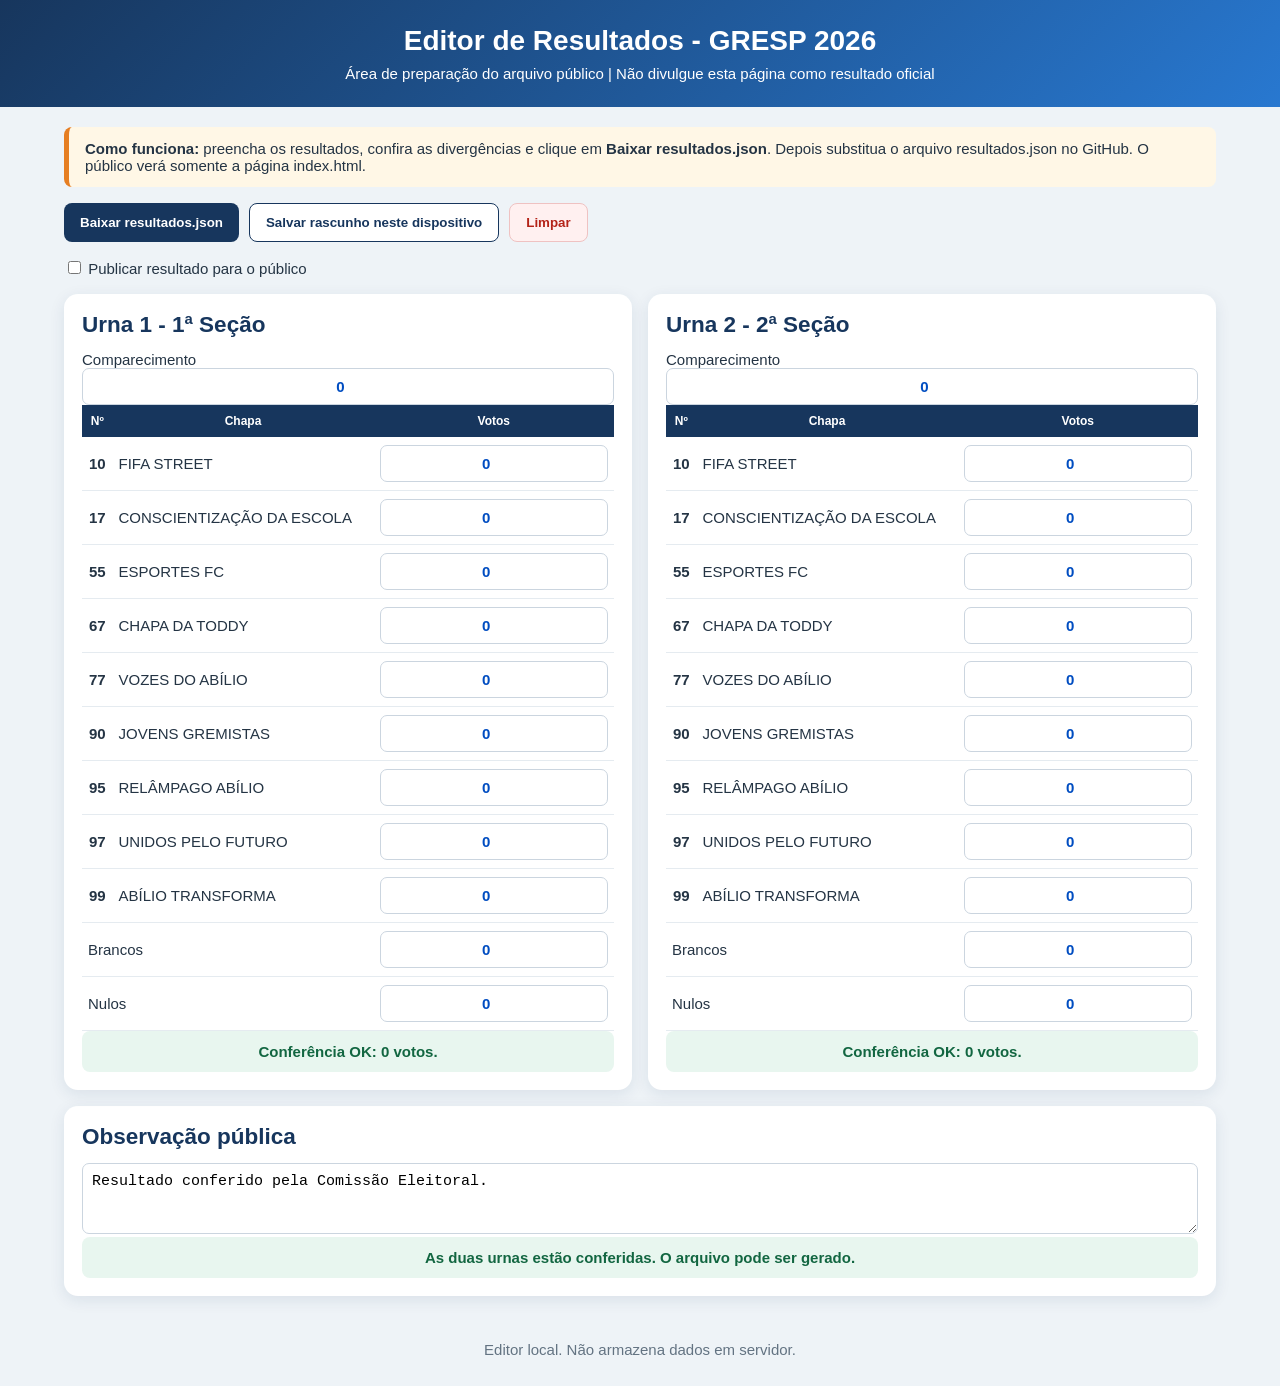
==== admin.html @ f8132a6b "Add files via upload" ====
<!doctype html>
<html lang="pt-BR"><head><meta charset="utf-8"><meta name="viewport" content="width=device-width,initial-scale=1"><title>Editor GRESP 2026</title><style>
:root{--azul:#17365d;--azul2:#2878d0;--verde:#18835a;--roxo:#7048a8;--laranja:#e67e22;--claro:#f3f6f8;--linha:#cbd5df;--vermelho:#b42318;--texto:#243444}
*{box-sizing:border-box}body{margin:0;background:#eef3f7;color:var(--texto);font:15px Arial,sans-serif}header{background:linear-gradient(135deg,var(--azul),var(--azul2));color:#fff;padding:25px 18px;text-align:center}header h1{margin:0;font-size:28px}header p{margin:8px 0 0}.wrap{max-width:1180px;margin:20px auto;padding:0 14px}.card{background:#fff;border-radius:14px;box-shadow:0 4px 16px #17365d18;padding:18px;margin-bottom:16px}.grid{display:grid;grid-template-columns:1fr 1fr;gap:16px}.card h2{margin:0 0 13px;color:var(--azul)}table{width:100%;border-collapse:collapse}th{background:var(--azul);color:#fff;padding:9px 6px;font-size:12px}td{border-bottom:1px solid #e5ebf0;padding:8px 6px}.num{text-align:center;font-weight:700}.total{font-weight:700;background:var(--claro)}.resumo-grid{display:grid;grid-template-columns:repeat(4,1fr);gap:10px}.kpi{background:var(--claro);padding:14px;border-radius:10px;text-align:center}.kpi b{display:block;font-size:22px;color:var(--azul)}.status{padding:12px;border-radius:8px;font-weight:700;text-align:center}.ok{background:#e8f6ef;color:#126641}.erro{background:#fdecec;color:var(--vermelho)}.aviso{background:#fff7e6;border-left:5px solid var(--laranja);padding:13px 16px;border-radius:8px;margin-bottom:16px}.champ{background:#e8f6ef!important;color:#126641;font-weight:700}footer{text-align:center;color:#637382;padding:25px}button{border:0;border-radius:8px;padding:11px 16px;font-weight:700;cursor:pointer}.primary{background:var(--azul);color:#fff}.secondary{background:#fff;color:var(--azul);border:1px solid var(--azul)}.danger{background:#fff0f0;color:var(--vermelho);border:1px solid #efc2c2}input,textarea{width:100%;border:1px solid var(--linha);border-radius:7px;padding:9px;font-size:15px}input[type=number]{text-align:center;color:#004dc1;font-weight:700}.acoes{display:flex;gap:10px;flex-wrap:wrap;margin:16px 0}.muted{color:#637382;font-size:13px}@media(max-width:800px){.grid{grid-template-columns:1fr}.resumo-grid{grid-template-columns:1fr 1fr}}@media print{body{background:#fff}.acoes,.aviso{display:none}.card{box-shadow:none;border:1px solid #aaa}.wrap{max-width:none}.grid{gap:8px}}
</style></head><body><header><h1>Editor de Resultados - GRESP 2026</h1><p>Área de preparação do arquivo público | Não divulgue esta página como resultado oficial</p></header><main class="wrap"><div class="aviso"><b>Como funciona:</b> preencha os resultados, confira as divergências e clique em <b>Baixar resultados.json</b>. Depois substitua o arquivo resultados.json no GitHub. O público verá somente a página index.html.</div><div class="acoes"><button class="primary" onclick="baixar()">Baixar resultados.json</button><button class="secondary" onclick="salvarLocal()">Salvar rascunho neste dispositivo</button><button class="danger" onclick="limpar()">Limpar</button></div><label><input id="publicado" type="checkbox" style="width:auto"> Publicar resultado para o público</label><br><br><div class="grid" id="urnas"></div><section class="card"><h2>Observação pública</h2><textarea id="observacao" rows="3">Resultado conferido pela Comissão Eleitoral.</textarea><div id="conferencia" class="status"></div></section></main><footer>Editor local. Não armazena dados em servidor.</footer><script>
const chapas=[{"numero": "10", "nome": "FIFA STREET"}, {"numero": "17", "nome": "CONSCIENTIZAÇÃO DA ESCOLA"}, {"numero": "55", "nome": "ESPORTES FC"}, {"numero": "67", "nome": "CHAPA DA TODDY"}, {"numero": "77", "nome": "VOZES DO ABÍLIO"}, {"numero": "90", "nome": "JOVENS GREMISTAS"}, {"numero": "95", "nome": "RELÂMPAGO ABÍLIO"}, {"numero": "97", "nome": "UNIDOS PELO FUTURO"}, {"numero": "99", "nome": "ABÍLIO TRANSFORMA"}];const urnas=[{id:1,nome:'Urna 1 - 1ª Seção',aptos:359},{id:2,nome:'Urna 2 - 2ª Seção',aptos:387}];const n=v=>Number(v)||0;
function montar(){document.getElementById('urnas').innerHTML=urnas.map(u=>`<section class="card"><h2>${u.nome}</h2><label>Comparecimento<input id="comparecimento${u.id}" type="number" min="0" max="${u.aptos}" value="0" oninput="calcular()"></label><br><table><thead><tr><th>Nº</th><th>Chapa</th><th>Votos</th></tr></thead><tbody>${chapas.map(c=>`<tr><td class="num">${c.numero}</td><td>${c.nome}</td><td><input id="u${u.id}c${c.numero}" type="number" min="0" value="0" oninput="calcular()"></td></tr>`).join('')}<tr><td colspan="2">Brancos</td><td><input id="brancos${u.id}" type="number" min="0" value="0" oninput="calcular()"></td></tr><tr><td colspan="2">Nulos</td><td><input id="nulos${u.id}" type="number" min="0" value="0" oninput="calcular()"></td></tr></tbody></table><div id="status${u.id}" class="status"></div></section>`).join('');carregarLocal();calcular()}
function dados(){let d={publicado:document.getElementById('publicado').checked,atualizadoEm:new Date().toLocaleString('pt-BR'),observacao:document.getElementById('observacao').value,urna1:{aptos:359,comparecimento:n(document.getElementById('comparecimento1').value),brancos:n(document.getElementById('brancos1').value),nulos:n(document.getElementById('nulos1').value),votos:{}},urna2:{aptos:387,comparecimento:n(document.getElementById('comparecimento2').value),brancos:n(document.getElementById('brancos2').value),nulos:n(document.getElementById('nulos2').value),votos:{}}};chapas.forEach(c=>{d.urna1.votos[c.numero]=n(document.getElementById('u1c'+c.numero).value);d.urna2.votos[c.numero]=n(document.getElementById('u2c'+c.numero).value)});return d}
function calcular(){let d=dados(),ok=true;[d.urna1,d.urna2].forEach((u,i)=>{let total=Object.values(u.votos).reduce((a,b)=>a+b,0)+u.brancos+u.nulos,st=document.getElementById('status'+(i+1));if(total===u.comparecimento){st.className='status ok';st.textContent='Conferência OK: '+total+' votos.'}else{ok=false;st.className='status erro';st.textContent='Divergência: comparecimento '+u.comparecimento+', votos '+total+', diferença '+(u.comparecimento-total)+'.'}});let c=document.getElementById('conferencia');c.className='status '+(ok?'ok':'erro');c.textContent=ok?'As duas urnas estão conferidas. O arquivo pode ser gerado.':'Corrija as divergências antes de publicar.';return ok}
function baixar(){if(!calcular()&&!confirm('Há divergências. Deseja baixar mesmo assim?'))return;let blob=new Blob([JSON.stringify(dados(),null,2)],{type:'application/json'}),a=document.createElement('a');a.href=URL.createObjectURL(blob);a.download='resultados.json';a.click();URL.revokeObjectURL(a.href)}function salvarLocal(){localStorage.setItem('gresp_editor_2026',JSON.stringify(dados()));alert('Rascunho salvo neste navegador.')}function carregarLocal(){let d=JSON.parse(localStorage.getItem('gresp_editor_2026')||'null');if(!d)return;document.getElementById('publicado').checked=!!d.publicado;document.getElementById('observacao').value=d.observacao||'';[1,2].forEach(i=>{let u=d['urna'+i];document.getElementById('comparecimento'+i).value=u.comparecimento;document.getElementById('brancos'+i).value=u.brancos;document.getElementById('nulos'+i).value=u.nulos;chapas.forEach(c=>document.getElementById('u'+i+'c'+c.numero).value=u.votos[c.numero]||0)})}function limpar(){if(confirm('Apagar o rascunho deste navegador?')){localStorage.removeItem('gresp_editor_2026');location.reload()}}montar();
</script></body></html>
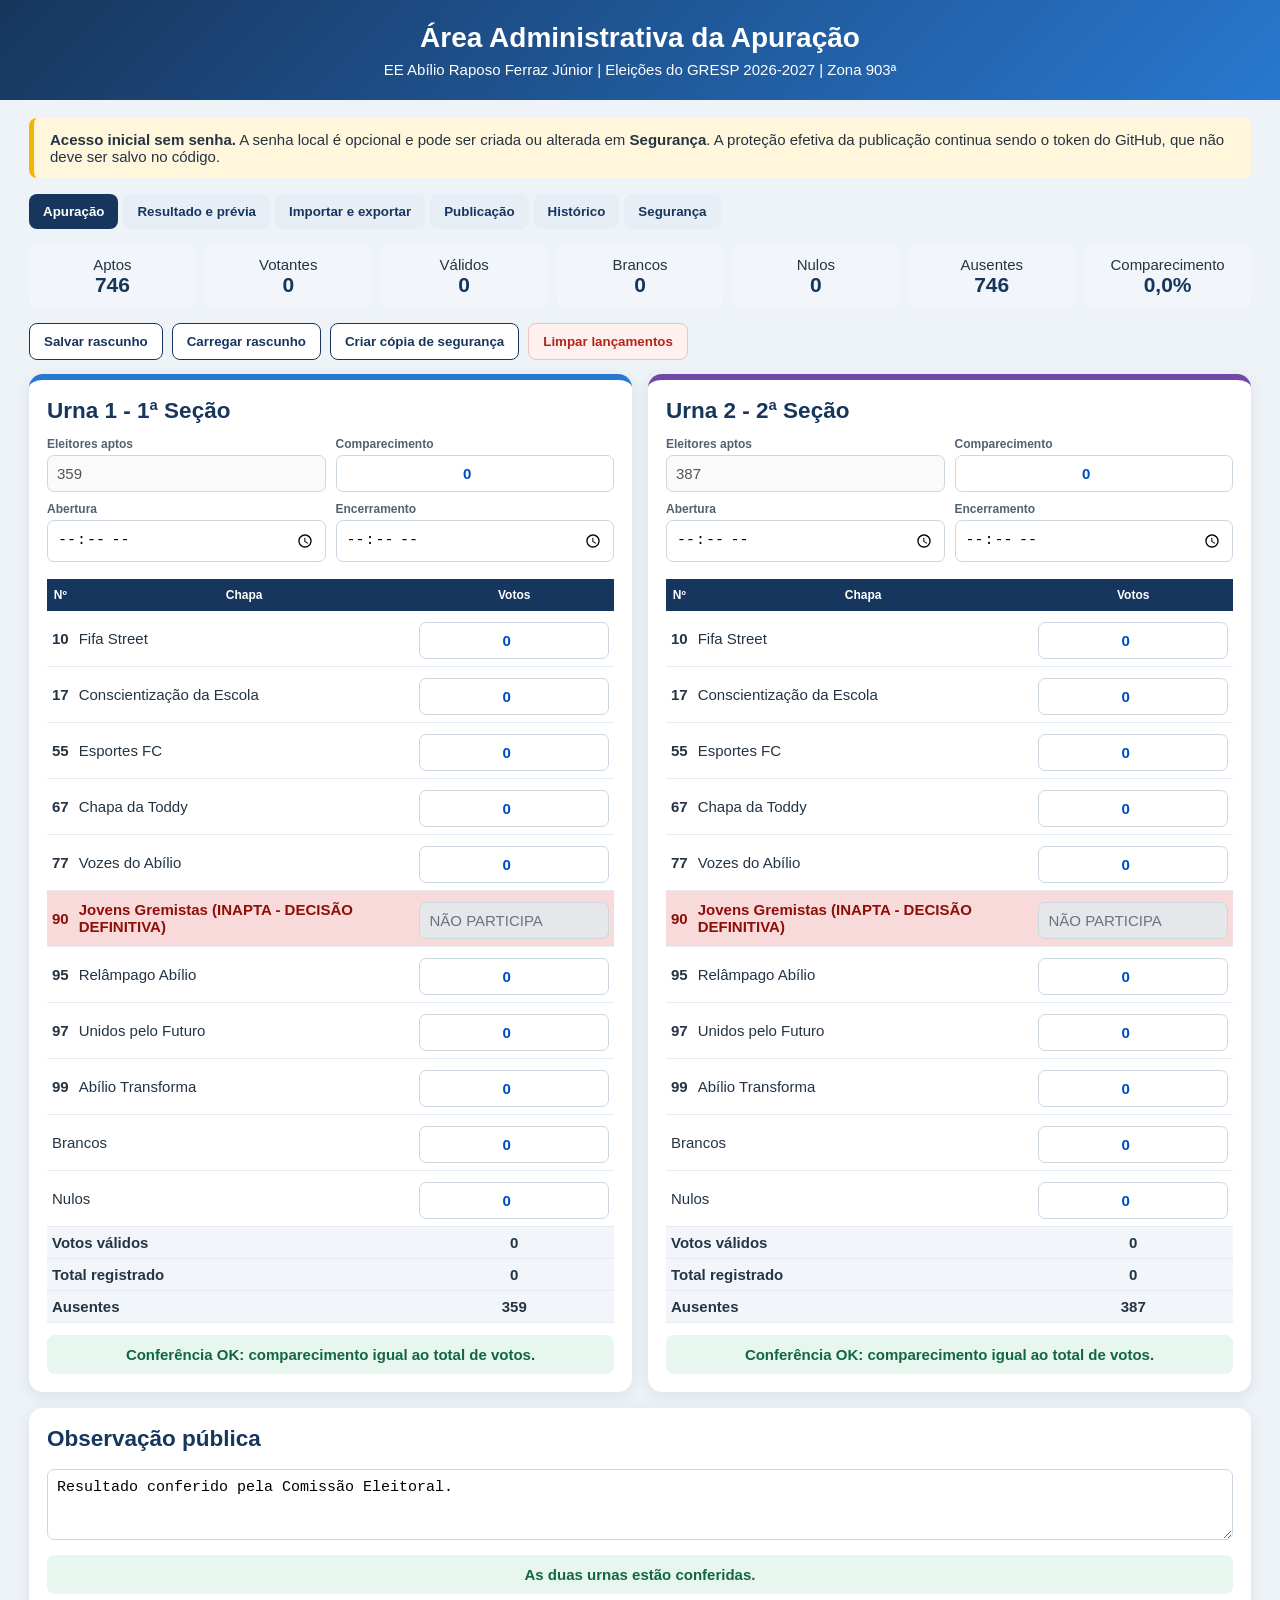
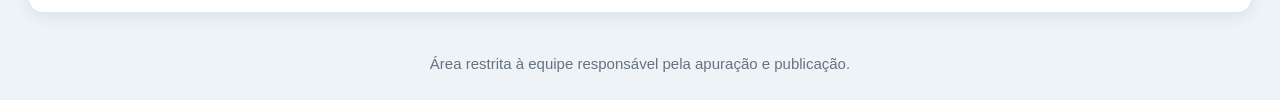
==== commit 397dbfb5: "Add files via upload" ====
--- a/admin.html
+++ b/admin.html
@@ -1,11 +1,59 @@
 <!doctype html>
-<html lang="pt-BR"><head><meta charset="utf-8"><meta name="viewport" content="width=device-width,initial-scale=1"><title>Editor GRESP 2026</title><style>
-:root{--azul:#17365d;--azul2:#2878d0;--verde:#18835a;--roxo:#7048a8;--laranja:#e67e22;--claro:#f3f6f8;--linha:#cbd5df;--vermelho:#b42318;--texto:#243444}
-*{box-sizing:border-box}body{margin:0;background:#eef3f7;color:var(--texto);font:15px Arial,sans-serif}header{background:linear-gradient(135deg,var(--azul),var(--azul2));color:#fff;padding:25px 18px;text-align:center}header h1{margin:0;font-size:28px}header p{margin:8px 0 0}.wrap{max-width:1180px;margin:20px auto;padding:0 14px}.card{background:#fff;border-radius:14px;box-shadow:0 4px 16px #17365d18;padding:18px;margin-bottom:16px}.grid{display:grid;grid-template-columns:1fr 1fr;gap:16px}.card h2{margin:0 0 13px;color:var(--azul)}table{width:100%;border-collapse:collapse}th{background:var(--azul);color:#fff;padding:9px 6px;font-size:12px}td{border-bottom:1px solid #e5ebf0;padding:8px 6px}.num{text-align:center;font-weight:700}.total{font-weight:700;background:var(--claro)}.resumo-grid{display:grid;grid-template-columns:repeat(4,1fr);gap:10px}.kpi{background:var(--claro);padding:14px;border-radius:10px;text-align:center}.kpi b{display:block;font-size:22px;color:var(--azul)}.status{padding:12px;border-radius:8px;font-weight:700;text-align:center}.ok{background:#e8f6ef;color:#126641}.erro{background:#fdecec;color:var(--vermelho)}.aviso{background:#fff7e6;border-left:5px solid var(--laranja);padding:13px 16px;border-radius:8px;margin-bottom:16px}.champ{background:#e8f6ef!important;color:#126641;font-weight:700}footer{text-align:center;color:#637382;padding:25px}button{border:0;border-radius:8px;padding:11px 16px;font-weight:700;cursor:pointer}.primary{background:var(--azul);color:#fff}.secondary{background:#fff;color:var(--azul);border:1px solid var(--azul)}.danger{background:#fff0f0;color:var(--vermelho);border:1px solid #efc2c2}input,textarea{width:100%;border:1px solid var(--linha);border-radius:7px;padding:9px;font-size:15px}input[type=number]{text-align:center;color:#004dc1;font-weight:700}.acoes{display:flex;gap:10px;flex-wrap:wrap;margin:16px 0}.muted{color:#637382;font-size:13px}@media(max-width:800px){.grid{grid-template-columns:1fr}.resumo-grid{grid-template-columns:1fr 1fr}}@media print{body{background:#fff}.acoes,.aviso{display:none}.card{box-shadow:none;border:1px solid #aaa}.wrap{max-width:none}.grid{gap:8px}}
-</style></head><body><header><h1>Editor de Resultados - GRESP 2026</h1><p>Área de preparação do arquivo público | Não divulgue esta página como resultado oficial</p></header><main class="wrap"><div class="aviso"><b>Como funciona:</b> preencha os resultados, confira as divergências e clique em <b>Baixar resultados.json</b>. Depois substitua o arquivo resultados.json no GitHub. O público verá somente a página index.html.</div><div class="acoes"><button class="primary" onclick="baixar()">Baixar resultados.json</button><button class="secondary" onclick="salvarLocal()">Salvar rascunho neste dispositivo</button><button class="danger" onclick="limpar()">Limpar</button></div><label><input id="publicado" type="checkbox" style="width:auto"> Publicar resultado para o público</label><br><br><div class="grid" id="urnas"></div><section class="card"><h2>Observação pública</h2><textarea id="observacao" rows="3">Resultado conferido pela Comissão Eleitoral.</textarea><div id="conferencia" class="status"></div></section></main><footer>Editor local. Não armazena dados em servidor.</footer><script>
-const chapas=[{"numero": "10", "nome": "FIFA STREET"}, {"numero": "17", "nome": "CONSCIENTIZAÇÃO DA ESCOLA"}, {"numero": "55", "nome": "ESPORTES FC"}, {"numero": "67", "nome": "CHAPA DA TODDY"}, {"numero": "77", "nome": "VOZES DO ABÍLIO"}, {"numero": "90", "nome": "JOVENS GREMISTAS"}, {"numero": "95", "nome": "RELÂMPAGO ABÍLIO"}, {"numero": "97", "nome": "UNIDOS PELO FUTURO"}, {"numero": "99", "nome": "ABÍLIO TRANSFORMA"}];const urnas=[{id:1,nome:'Urna 1 - 1ª Seção',aptos:359},{id:2,nome:'Urna 2 - 2ª Seção',aptos:387}];const n=v=>Number(v)||0;
-function montar(){document.getElementById('urnas').innerHTML=urnas.map(u=>`<section class="card"><h2>${u.nome}</h2><label>Comparecimento<input id="comparecimento${u.id}" type="number" min="0" max="${u.aptos}" value="0" oninput="calcular()"></label><br><table><thead><tr><th>Nº</th><th>Chapa</th><th>Votos</th></tr></thead><tbody>${chapas.map(c=>`<tr><td class="num">${c.numero}</td><td>${c.nome}</td><td><input id="u${u.id}c${c.numero}" type="number" min="0" value="0" oninput="calcular()"></td></tr>`).join('')}<tr><td colspan="2">Brancos</td><td><input id="brancos${u.id}" type="number" min="0" value="0" oninput="calcular()"></td></tr><tr><td colspan="2">Nulos</td><td><input id="nulos${u.id}" type="number" min="0" value="0" oninput="calcular()"></td></tr></tbody></table><div id="status${u.id}" class="status"></div></section>`).join('');carregarLocal();calcular()}
-function dados(){let d={publicado:document.getElementById('publicado').checked,atualizadoEm:new Date().toLocaleString('pt-BR'),observacao:document.getElementById('observacao').value,urna1:{aptos:359,comparecimento:n(document.getElementById('comparecimento1').value),brancos:n(document.getElementById('brancos1').value),nulos:n(document.getElementById('nulos1').value),votos:{}},urna2:{aptos:387,comparecimento:n(document.getElementById('comparecimento2').value),brancos:n(document.getElementById('brancos2').value),nulos:n(document.getElementById('nulos2').value),votos:{}}};chapas.forEach(c=>{d.urna1.votos[c.numero]=n(document.getElementById('u1c'+c.numero).value);d.urna2.votos[c.numero]=n(document.getElementById('u2c'+c.numero).value)});return d}
-function calcular(){let d=dados(),ok=true;[d.urna1,d.urna2].forEach((u,i)=>{let total=Object.values(u.votos).reduce((a,b)=>a+b,0)+u.brancos+u.nulos,st=document.getElementById('status'+(i+1));if(total===u.comparecimento){st.className='status ok';st.textContent='Conferência OK: '+total+' votos.'}else{ok=false;st.className='status erro';st.textContent='Divergência: comparecimento '+u.comparecimento+', votos '+total+', diferença '+(u.comparecimento-total)+'.'}});let c=document.getElementById('conferencia');c.className='status '+(ok?'ok':'erro');c.textContent=ok?'As duas urnas estão conferidas. O arquivo pode ser gerado.':'Corrija as divergências antes de publicar.';return ok}
-function baixar(){if(!calcular()&&!confirm('Há divergências. Deseja baixar mesmo assim?'))return;let blob=new Blob([JSON.stringify(dados(),null,2)],{type:'application/json'}),a=document.createElement('a');a.href=URL.createObjectURL(blob);a.download='resultados.json';a.click();URL.revokeObjectURL(a.href)}function salvarLocal(){localStorage.setItem('gresp_editor_2026',JSON.stringify(dados()));alert('Rascunho salvo neste navegador.')}function carregarLocal(){let d=JSON.parse(localStorage.getItem('gresp_editor_2026')||'null');if(!d)return;document.getElementById('publicado').checked=!!d.publicado;document.getElementById('observacao').value=d.observacao||'';[1,2].forEach(i=>{let u=d['urna'+i];document.getElementById('comparecimento'+i).value=u.comparecimento;document.getElementById('brancos'+i).value=u.brancos;document.getElementById('nulos'+i).value=u.nulos;chapas.forEach(c=>document.getElementById('u'+i+'c'+c.numero).value=u.votos[c.numero]||0)})}function limpar(){if(confirm('Apagar o rascunho deste navegador?')){localStorage.removeItem('gresp_editor_2026');location.reload()}}montar();
+<html lang="pt-BR">
+<head>
+<meta charset="utf-8">
+<meta name="viewport" content="width=device-width,initial-scale=1">
+<meta name="theme-color" content="#17365d">
+<title>Administração da Apuração - GRESP 2026</title>
+<style>
+:root{--azul:#17365d;--azul2:#2878d0;--verde:#178357;--roxo:#7048a8;--amarelo:#f5b400;--vermelho:#b42318;--claro:#f2f6fa;--linha:#ccd7e2;--texto:#243444}*{box-sizing:border-box}body{margin:0;background:#eef3f7;color:var(--texto);font:15px Arial,sans-serif}header{background:linear-gradient(135deg,var(--azul),var(--azul2));color:#fff;padding:22px 16px;text-align:center}header h1{margin:0;font-size:28px}header p{margin:7px 0 0}.wrap{max-width:1250px;margin:18px auto;padding:0 14px}.card{background:#fff;border-radius:14px;box-shadow:0 4px 16px #17365d18;padding:18px;margin-bottom:16px}.grid{display:grid;grid-template-columns:1fr 1fr;gap:16px}.info{display:grid;grid-template-columns:repeat(7,1fr);gap:9px}.kpi{background:var(--claro);padding:12px 8px;border-radius:10px;text-align:center}.kpi b{display:block;font-size:21px;color:var(--azul)}h2{margin:0 0 13px;color:var(--azul)}.meta,.login-grid{display:grid;grid-template-columns:1fr 1fr;gap:10px}label{display:block;font-weight:700;font-size:12px;color:#526273}input,textarea,select{width:100%;border:1px solid var(--linha);border-radius:7px;padding:9px;margin-top:4px;font-size:15px}input[type=number]{text-align:center;color:#004dc1;font-weight:700}input[type=checkbox]{width:auto;margin-right:6px}table{width:100%;border-collapse:collapse}th{background:var(--azul);color:#fff;padding:9px 6px;font-size:12px}td{border-bottom:1px solid #e5ebf0;padding:7px 5px}.num{text-align:center;font-weight:700}.total{font-weight:700;background:var(--claro)}.inapta{background:#f9dada;color:#8c1008;font-weight:700}.bloqueado{background:#e5e7eb!important;color:#6b7280!important}.status{padding:11px;border-radius:8px;margin-top:12px;font-weight:700;text-align:center}.ok{background:#e7f6ee;color:#126641}.erro{background:#fdecec;color:var(--vermelho)}.aviso{background:#fff6dc;border-left:5px solid var(--amarelo);padding:13px 16px;border-radius:8px;margin-bottom:16px}.acoes{display:flex;gap:9px;flex-wrap:wrap;margin:14px 0}button,.btn{border:0;border-radius:8px;padding:10px 14px;font-weight:700;cursor:pointer;text-decoration:none}.primary{background:var(--azul);color:#fff}.success{background:var(--verde);color:#fff}.secondary{background:#fff;color:var(--azul);border:1px solid var(--azul)}.warning{background:var(--amarelo);color:#172b4d}.danger{background:#fff0f0;color:var(--vermelho);border:1px solid #efc2c2}.muted{font-size:13px;color:#657483}.tabs{display:flex;gap:5px;flex-wrap:wrap;margin-bottom:15px}.tab{background:#e7eef6;color:var(--azul)}.tab.active{background:var(--azul);color:#fff}.tab-panel{display:none}.tab-panel.active{display:block}.audit{max-height:260px;overflow:auto;font:13px monospace;background:#f7f9fb;padding:12px;border-radius:8px}.modal{display:none;position:fixed;inset:0;background:#0008;z-index:20;align-items:center;justify-content:center;padding:15px}.modal.show{display:flex}.modal-box{background:#fff;border-radius:14px;padding:20px;width:min(520px,100%);max-height:90vh;overflow:auto}footer{text-align:center;color:#637382;padding:25px}@media(max-width:950px){.info{grid-template-columns:repeat(4,1fr)}}@media(max-width:800px){.grid,.meta,.login-grid{grid-template-columns:1fr}.info{grid-template-columns:1fr 1fr}header h1{font-size:23px}}@media print{body{background:#fff}.acoes,.tabs,#tab-config,#tab-seguranca,.aviso{display:none!important}.card{box-shadow:none;border:1px solid #aaa}.wrap{max-width:none}}
+</style>
+</head>
+<body>
+<header><h1>Área Administrativa da Apuração</h1><p>EE Abílio Raposo Ferraz Júnior | Eleições do GRESP 2026-2027 | Zona 903ª</p></header>
+<main class="wrap">
+<div class="aviso"><b>Acesso inicial sem senha.</b> A senha local é opcional e pode ser criada ou alterada em <b>Segurança</b>. A proteção efetiva da publicação continua sendo o token do GitHub, que não deve ser salvo no código.</div>
+<div class="tabs"><button class="tab active" data-tab="apuracao">Apuração</button><button class="tab" data-tab="resultado">Resultado e prévia</button><button class="tab" data-tab="arquivos">Importar e exportar</button><button class="tab" data-tab="publicacao">Publicação</button><button class="tab" data-tab="historico">Histórico</button><button class="tab" data-tab="seguranca">Segurança</button></div>
+
+<section id="tab-apuracao" class="tab-panel active">
+<div class="info"><div class="kpi">Aptos<b>746</b></div><div class="kpi">Votantes<b id="kVotantes">0</b></div><div class="kpi">Válidos<b id="kValidos">0</b></div><div class="kpi">Brancos<b id="kBrancos">0</b></div><div class="kpi">Nulos<b id="kNulos">0</b></div><div class="kpi">Ausentes<b id="kAusentes">746</b></div><div class="kpi">Comparecimento<b id="kPct">0,0%</b></div></div>
+<div class="acoes"><button class="secondary" onclick="salvarRascunho()">Salvar rascunho</button><button class="secondary" onclick="carregarRascunho()">Carregar rascunho</button><button class="secondary" onclick="criarSnapshot()">Criar cópia de segurança</button><button class="danger" onclick="limparCampos()">Limpar lançamentos</button></div>
+<div class="grid" id="urnas"></div>
+<section class="card"><h2>Observação pública</h2><textarea id="observacao" rows="3">Resultado conferido pela Comissão Eleitoral.</textarea><div id="conferenciaGeral" class="status"></div></section>
+</section>
+
+<section id="tab-resultado" class="tab-panel"><section class="card"><h2>Prévia da classificação</h2><div class="acoes"><button class="secondary" onclick="atualizarPrevia()">Atualizar prévia</button><button class="secondary" onclick="window.print()">Imprimir / Salvar PDF</button></div><table><thead><tr><th>Class.</th><th>Nº</th><th>Chapa</th><th>Urna 1</th><th>Urna 2</th><th>Total</th><th>% válidos</th></tr></thead><tbody id="ranking"></tbody></table><div id="vencedora" class="status"></div></section></section>
+
+<section id="tab-arquivos" class="tab-panel"><section class="card"><h2>Importação, exportação e backup</h2><div class="acoes"><button class="secondary" onclick="baixarJSON()">Baixar resultados.json</button><button class="secondary" onclick="baixarBackupCompleto()">Baixar backup completo</button><button class="secondary" onclick="document.getElementById('importFile').click()">Importar JSON</button><input id="importFile" type="file" accept=".json,application/json" style="display:none" onchange="importarJSON(event)"></div><p class="muted">A importação preenche os campos, mas não publica automaticamente. Confira os valores antes de publicar.</p></section></section>
+
+<section id="tab-publicacao" class="tab-panel"><section class="card"><h2>Conexão com o GitHub</h2><div class="login-grid"><label>Usuário<input id="owner" value="joelciojunior-maker"></label><label>Repositório<input id="repo" value="gresp-2026"></label><label>Branch<input id="branch" value="main"></label><label>Token Fine-grained<input id="token" type="password" autocomplete="off" placeholder="github_pat_..."></label></div><div class="acoes"><button class="primary" onclick="conectar()">Conectar e carregar</button><button class="success" onclick="publicar(true)">Publicar resultado</button><button class="warning" onclick="publicar(false)">Retirar publicação</button><a class="btn secondary" href="./" target="_blank">Abrir página pública</a><button class="danger" onclick="desconectar()">Limpar token</button></div><div id="conexao" class="status">Ainda não conectado.</div></section><section class="card"><h2>Controle da publicação</h2><label style="font-size:15px"><input id="publicado" type="checkbox"> Resultado autorizado para visualização pública</label><p class="muted">O botão “Publicar resultado” marca esta opção automaticamente. “Retirar publicação” mantém os dados, mas volta a mostrar ao público que o resultado ainda não foi publicado.</p></section></section>
+
+<section id="tab-historico" class="tab-panel"><section class="card"><h2>Histórico e auditoria local</h2><div class="acoes"><button class="secondary" onclick="exportarAuditoria()">Exportar histórico</button><button class="danger" onclick="limparAuditoria()">Limpar histórico local</button></div><div id="audit" class="audit"></div></section><section class="card"><h2>Cópias de segurança no navegador</h2><div id="snapshots"></div></section></section>
+
+<section id="tab-seguranca" class="tab-panel"><section class="card"><h2>Senha local opcional</h2><p>O painel começa <b>sem senha</b>. A senha local serve apenas para impedir abertura casual neste navegador. Como o site está no GitHub Pages, a senha local não substitui autenticação de servidor e pode ser contornada por alguém com conhecimento técnico. O token do GitHub continua sendo a proteção real contra publicação.</p><div class="acoes"><button class="primary" onclick="abrirSenha()">Criar ou trocar senha</button><button class="danger" onclick="removerSenha()">Remover senha</button><button class="secondary" onclick="bloquearAgora()">Bloquear agora</button></div><div id="senhaStatus" class="status"></div></section><section class="card"><h2>Preferências</h2><label>Bloqueio automático<select id="autoLock" onchange="salvarPreferencias()"><option value="0">Desativado</option><option value="5">Após 5 minutos</option><option value="15">Após 15 minutos</option><option value="30">Após 30 minutos</option></select></label><p class="muted">O token nunca é gravado permanentemente. Se escolhido, o token permanece somente na aba atual.</p></section></section>
+</main>
+<footer>Área restrita à equipe responsável pela apuração e publicação.</footer>
+
+<div id="senhaModal" class="modal"><div class="modal-box"><h2>Criar ou trocar senha local</h2><label>Senha atual, se já existir<input id="senhaAtual" type="password"></label><br><label>Nova senha<input id="senhaNova" type="password"></label><br><label>Confirmar nova senha<input id="senhaConfirma" type="password"></label><div class="acoes"><button class="primary" onclick="salvarSenha()">Salvar senha</button><button class="secondary" onclick="fecharSenha()">Cancelar</button></div></div></div>
+<div id="lockModal" class="modal"><div class="modal-box"><h2>Painel bloqueado</h2><label>Senha local<input id="senhaLogin" type="password" onkeydown="if(event.key==='Enter')desbloquear()"></label><div class="acoes"><button class="primary" onclick="desbloquear()">Desbloquear</button></div><div id="loginErro" class="status"></div></div></div>
+<script>
+const chapas=[{numero:'10',nome:'Fifa Street',apta:true},{numero:'17',nome:'Conscientização da Escola',apta:true},{numero:'55',nome:'Esportes FC',apta:true},{numero:'67',nome:'Chapa da Toddy',apta:true},{numero:'77',nome:'Vozes do Abílio',apta:true},{numero:'90',nome:'Jovens Gremistas',apta:false,situacao:'INAPTA - DECISÃO DEFINITIVA'},{numero:'95',nome:'Relâmpago Abílio',apta:true},{numero:'97',nome:'Unidos pelo Futuro',apta:true},{numero:'99',nome:'Abílio Transforma',apta:true}];
+const aptas=chapas.filter(c=>c.apta),config=[{id:1,nome:'Urna 1 - 1ª Seção',aptos:359,cor:'#2878d0'},{id:2,nome:'Urna 2 - 2ª Seção',aptos:387,cor:'#7048a8'}];let sha='',conectado=false,lockTimer=null;const n=v=>Number(v)||0,pct=(a,b)=>b?((a/b)*100).toFixed(1).replace('.',',')+'%':'0,0%';
+function montar(){urnas.innerHTML=config.map(u=>`<section class="card" style="border-top:6px solid ${u.cor}"><h2>${u.nome}</h2><div class="meta"><label>Eleitores aptos<input value="${u.aptos}" disabled></label><label>Comparecimento<input id="comparecimento${u.id}" type="number" min="0" max="${u.aptos}" value="0" oninput="calcular()"></label><label>Abertura<input id="abertura${u.id}" type="time"></label><label>Encerramento<input id="encerramento${u.id}" type="time"></label></div><br><table><thead><tr><th>Nº</th><th>Chapa</th><th>Votos</th></tr></thead><tbody>${chapas.map(c=>c.apta?`<tr><td class="num">${c.numero}</td><td>${c.nome}</td><td><input id="u${u.id}c${c.numero}" type="number" min="0" value="0" oninput="calcular()"></td></tr>`:`<tr class="inapta"><td class="num">${c.numero}</td><td>${c.nome} (${c.situacao})</td><td><input class="bloqueado" value="NÃO PARTICIPA" disabled></td></tr>`).join('')}<tr><td colspan="2">Brancos</td><td><input id="brancos${u.id}" type="number" min="0" value="0" oninput="calcular()"></td></tr><tr><td colspan="2">Nulos</td><td><input id="nulos${u.id}" type="number" min="0" value="0" oninput="calcular()"></td></tr><tr class="total"><td colspan="2">Votos válidos</td><td id="validos${u.id}" class="num">0</td></tr><tr class="total"><td colspan="2">Total registrado</td><td id="total${u.id}" class="num">0</td></tr><tr class="total"><td colspan="2">Ausentes</td><td id="ausentes${u.id}" class="num">${u.aptos}</td></tr></tbody></table><div id="status${u.id}" class="status"></div></section>`).join('');calcular()}
+function dados(){let d={publicado:publicado.checked,atualizadoEm:new Date().toLocaleString('pt-BR'),observacao:observacao.value,urna1:{aptos:359,comparecimento:n(comparecimento1.value),brancos:n(brancos1.value),nulos:n(nulos1.value),abertura:abertura1.value,encerramento:encerramento1.value,votos:{}},urna2:{aptos:387,comparecimento:n(comparecimento2.value),brancos:n(brancos2.value),nulos:n(nulos2.value),abertura:abertura2.value,encerramento:encerramento2.value,votos:{}}};aptas.forEach(c=>{d.urna1.votos[c.numero]=n(document.getElementById('u1c'+c.numero).value);d.urna2.votos[c.numero]=n(document.getElementById('u2c'+c.numero).value)});return d}
+function preencher(d){publicado.checked=!!d.publicado;observacao.value=d.observacao||'';[1,2].forEach(i=>{let u=d['urna'+i]||{};document.getElementById('comparecimento'+i).value=u.comparecimento||0;document.getElementById('brancos'+i).value=u.brancos||0;document.getElementById('nulos'+i).value=u.nulos||0;document.getElementById('abertura'+i).value=u.abertura||'';document.getElementById('encerramento'+i).value=u.encerramento||'';aptas.forEach(c=>document.getElementById('u'+i+'c'+c.numero).value=u.votos?.[c.numero]||0)});calcular()}
+function calcular(){let d=dados(),ok=true,vg=0,bt=0,nt=0,vt=0;[d.urna1,d.urna2].forEach((u,i)=>{let va=Object.values(u.votos).reduce((a,b)=>a+b,0),t=va+u.brancos+u.nulos,s=document.getElementById('status'+(i+1));vg+=va;bt+=u.brancos;nt+=u.nulos;vt+=u.comparecimento;document.getElementById('validos'+(i+1)).textContent=va;document.getElementById('total'+(i+1)).textContent=t;document.getElementById('ausentes'+(i+1)).textContent=Math.max(0,u.aptos-u.comparecimento);if(t===u.comparecimento){s.className='status ok';s.textContent='Conferência OK: comparecimento igual ao total de votos.'}else{ok=false;s.className='status erro';s.textContent='Divergência: comparecimento '+u.comparecimento+', votos '+t+', diferença '+(u.comparecimento-t)+'.'}});kVotantes.textContent=vt;kValidos.textContent=vg;kBrancos.textContent=bt;kNulos.textContent=nt;kAusentes.textContent=Math.max(0,746-vt);kPct.textContent=pct(vt,746);conferenciaGeral.className='status '+(ok?'ok':'erro');conferenciaGeral.textContent=ok?'As duas urnas estão conferidas.':'Corrija as divergências antes de publicar.';atualizarPrevia();return ok}
+function atualizarPrevia(){let d=dados(),arr=aptas.map(c=>({...c,u1:n(d.urna1.votos[c.numero]),u2:n(d.urna2.votos[c.numero])})).map(x=>({...x,total:x.u1+x.u2})).sort((a,b)=>b.total-a.total||a.numero.localeCompare(b.numero)),vv=arr.reduce((a,x)=>a+x.total,0);ranking.innerHTML=arr.map((x,i)=>`<tr><td class="num">${i+1}º</td><td class="num">${x.numero}</td><td>${x.nome}</td><td class="num">${x.u1}</td><td class="num">${x.u2}</td><td class="num">${x.total}</td><td class="num">${pct(x.total,vv)}</td></tr>`).join('');if(!vv){vencedora.className='status';vencedora.textContent='Aguardando lançamento.'}else if(arr[0].total===arr[1].total){vencedora.className='status erro';vencedora.textContent='Empate na primeira colocação.'}else{vencedora.className='status ok';vencedora.textContent=`Chapa mais votada: ${arr[0].numero} - ${arr[0].nome}, com ${arr[0].total} votos.`}}
+function registrar(acao){let h=JSON.parse(localStorage.getItem('gresp_auditoria')||'[]');h.unshift({data:new Date().toLocaleString('pt-BR'),acao});h=h.slice(0,200);localStorage.setItem('gresp_auditoria',JSON.stringify(h));mostrarAuditoria()}
+function mostrarAuditoria(){let h=JSON.parse(localStorage.getItem('gresp_auditoria')||'[]');audit.innerHTML=h.length?h.map(x=>`[${x.data}] ${x.acao}`).join('<br>'):'Nenhum registro local.';mostrarSnapshots()}
+function salvarRascunho(){localStorage.setItem('gresp_apuracao_admin',JSON.stringify(dados()));registrar('Rascunho salvo no navegador.');alert('Rascunho salvo.')}function carregarRascunho(){let d=JSON.parse(localStorage.getItem('gresp_apuracao_admin')||'null');if(d){preencher(d);registrar('Rascunho carregado.')}else alert('Nenhum rascunho encontrado.')}
+function criarSnapshot(){let s=JSON.parse(localStorage.getItem('gresp_snapshots')||'[]');s.unshift({id:Date.now(),data:new Date().toLocaleString('pt-BR'),dados:dados()});s=s.slice(0,10);localStorage.setItem('gresp_snapshots',JSON.stringify(s));registrar('Cópia de segurança criada.');mostrarSnapshots()}
+function mostrarSnapshots(){let s=JSON.parse(localStorage.getItem('gresp_snapshots')||'[]');snapshots.innerHTML=s.length?s.map(x=>`<p><b>${x.data}</b> <button class="secondary" onclick="restaurarSnapshot(${x.id})">Restaurar</button> <button class="danger" onclick="excluirSnapshot(${x.id})">Excluir</button></p>`).join(''):'Nenhuma cópia de segurança.'}function restaurarSnapshot(id){let x=JSON.parse(localStorage.getItem('gresp_snapshots')||'[]').find(x=>x.id===id);if(x&&confirm('Restaurar esta cópia?')){preencher(x.dados);registrar('Cópia de segurança restaurada.')}}function excluirSnapshot(id){let s=JSON.parse(localStorage.getItem('gresp_snapshots')||'[]').filter(x=>x.id!==id);localStorage.setItem('gresp_snapshots',JSON.stringify(s));mostrarSnapshots()}
+function download(nome,conteudo,tipo='application/json'){let a=document.createElement('a');a.href=URL.createObjectURL(new Blob([conteudo],{type:tipo}));a.download=nome;a.click();URL.revokeObjectURL(a.href)}function baixarJSON(){download('resultados.json',JSON.stringify(dados(),null,2));registrar('resultados.json exportado.')}function baixarBackupCompleto(){download('backup_apuracao_gresp_'+Date.now()+'.json',JSON.stringify({versao:1,dados:dados(),auditoria:JSON.parse(localStorage.getItem('gresp_auditoria')||'[]')},null,2));registrar('Backup completo exportado.')}function importarJSON(e){let f=e.target.files[0];if(!f)return;let r=new FileReader();r.onload=()=>{try{let x=JSON.parse(r.result),d=x.dados||x;preencher(d);registrar('Arquivo JSON importado.');alert('Arquivo importado. Confira antes de publicar.')}catch{alert('JSON inválido.')}};r.readAsText(f);e.target.value=''}
+function cred(){return{owner:owner.value.trim(),repo:repo.value.trim(),branch:branch.value.trim(),token:token.value.trim()}}function headers(){return{Accept:'application/vnd.github+json',Authorization:'Bearer '+cred().token,'X-GitHub-Api-Version':'2022-11-28','Content-Type':'application/json'}}async function conectar(){if(!token.value.trim())return alert('Informe o token.');conexao.textContent='Conectando...';try{let c=cred(),r=await fetch(`https://api.github.com/repos/${c.owner}/${c.repo}/contents/resultados.json?ref=${encodeURIComponent(c.branch)}`,{headers:headers()});if(!r.ok)throw Error('HTTP '+r.status);let x=await r.json();sha=x.sha;preencher(JSON.parse(decodeURIComponent(escape(atob(x.content.replace(/\n/g,''))))));sessionStorage.setItem('gresp_token',c.token);conectado=true;conexao.className='status ok';conexao.textContent='Conectado. Resultado atual carregado.';registrar('Conexão com o GitHub realizada e dados carregados.')}catch(e){conexao.className='status erro';conexao.textContent='Falha: '+e.message;registrar('Falha de conexão com o GitHub: '+e.message)}}
+async function publicar(estado){if(!conectado)return alert('Conecte primeiro.');if(estado&&!calcular()&&!confirm('Existem divergências. Publicar mesmo assim?'))return;publicado.checked=estado;let c=cred(),txt=unescape(encodeURIComponent(JSON.stringify(dados(),null,2))),body={message:estado?'Publica resultado GRESP 2026':'Retira publicação do resultado GRESP 2026',content:btoa(txt),sha,branch:c.branch};conexao.textContent=estado?'Publicando...':'Retirando publicação...';try{let r=await fetch(`https://api.github.com/repos/${c.owner}/${c.repo}/contents/resultados.json`,{method:'PUT',headers:headers(),body:JSON.stringify(body)});if(!r.ok)throw Error('HTTP '+r.status+' '+await r.text());let x=await r.json();sha=x.content.sha;conexao.className='status ok';conexao.textContent=estado?'Resultado publicado.':'Publicação retirada; os dados foram preservados.';registrar(estado?'Resultado publicado no GitHub.':'Publicação retirada no GitHub.')}catch(e){conexao.className='status erro';conexao.textContent='Falha: '+e.message;registrar('Falha na publicação: '+e.message)}}function desconectar(){sessionStorage.removeItem('gresp_token');token.value='';conectado=false;conexao.className='status';conexao.textContent='Token removido desta aba.';registrar('Token removido da aba.')}
+function limparCampos(){if(confirm('Limpar todos os lançamentos mantendo a configuração?')){let d=dados();[d.urna1,d.urna2].forEach(u=>{u.comparecimento=u.brancos=u.nulos=0;u.abertura=u.encerramento='';Object.keys(u.votos).forEach(k=>u.votos[k]=0)});d.publicado=false;preencher(d);registrar('Campos de lançamento limpos.')}}function exportarAuditoria(){download('historico_admin_gresp.txt',(JSON.parse(localStorage.getItem('gresp_auditoria')||'[]')).map(x=>`[${x.data}] ${x.acao}`).join('\n'),'text/plain')}function limparAuditoria(){if(confirm('Limpar o histórico local?')){localStorage.removeItem('gresp_auditoria');mostrarAuditoria()}}
+async function hash(s){let b=await crypto.subtle.digest('SHA-256',new TextEncoder().encode(s));return [...new Uint8Array(b)].map(x=>x.toString(16).padStart(2,'0')).join('')}function abrirSenha(){senhaAtual.value=senhaNova.value=senhaConfirma.value='';senhaModal.classList.add('show')}function fecharSenha(){senhaModal.classList.remove('show')}async function salvarSenha(){let atual=localStorage.getItem('gresp_senha_hash');if(atual&&await hash(senhaAtual.value)!==atual)return alert('Senha atual incorreta.');if(senhaNova.value.length<4)return alert('Use pelo menos 4 caracteres.');if(senhaNova.value!==senhaConfirma.value)return alert('A confirmação não confere.');localStorage.setItem('gresp_senha_hash',await hash(senhaNova.value));fecharSenha();atualizarSenhaStatus();registrar('Senha local criada ou alterada.')}function removerSenha(){if(confirm('Remover a senha local?')){localStorage.removeItem('gresp_senha_hash');atualizarSenhaStatus();registrar('Senha local removida.')}}function bloquearAgora(){if(localStorage.getItem('gresp_senha_hash')){lockModal.classList.add('show');senhaLogin.focus()}else alert('Nenhuma senha local foi criada.')}async function desbloquear(){if(await hash(senhaLogin.value)===localStorage.getItem('gresp_senha_hash')){lockModal.classList.remove('show');senhaLogin.value='';loginErro.textContent='';resetAutoLock()}else{loginErro.className='status erro';loginErro.textContent='Senha incorreta.'}}function atualizarSenhaStatus(){senhaStatus.className='status '+(localStorage.getItem('gresp_senha_hash')?'ok':'');senhaStatus.textContent=localStorage.getItem('gresp_senha_hash')?'Senha local configurada.':'Acesso sem senha local.'}function salvarPreferencias(){localStorage.setItem('gresp_autolock',autoLock.value);resetAutoLock()}function resetAutoLock(){clearTimeout(lockTimer);let m=Number(localStorage.getItem('gresp_autolock')||0);if(m&&localStorage.getItem('gresp_senha_hash'))lockTimer=setTimeout(bloquearAgora,m*60000)}
+document.querySelectorAll('.tab').forEach(b=>b.onclick=()=>{document.querySelectorAll('.tab').forEach(x=>x.classList.remove('active'));document.querySelectorAll('.tab-panel').forEach(x=>x.classList.remove('active'));b.classList.add('active');document.getElementById('tab-'+b.dataset.tab).classList.add('active')});['click','keydown','touchstart'].forEach(e=>document.addEventListener(e,resetAutoLock));
+montar();token.value=sessionStorage.getItem('gresp_token')||'';autoLock.value=localStorage.getItem('gresp_autolock')||'0';atualizarSenhaStatus();mostrarAuditoria();resetAutoLock();if(localStorage.getItem('gresp_senha_hash'))bloquearAgora();
 </script></body></html>
